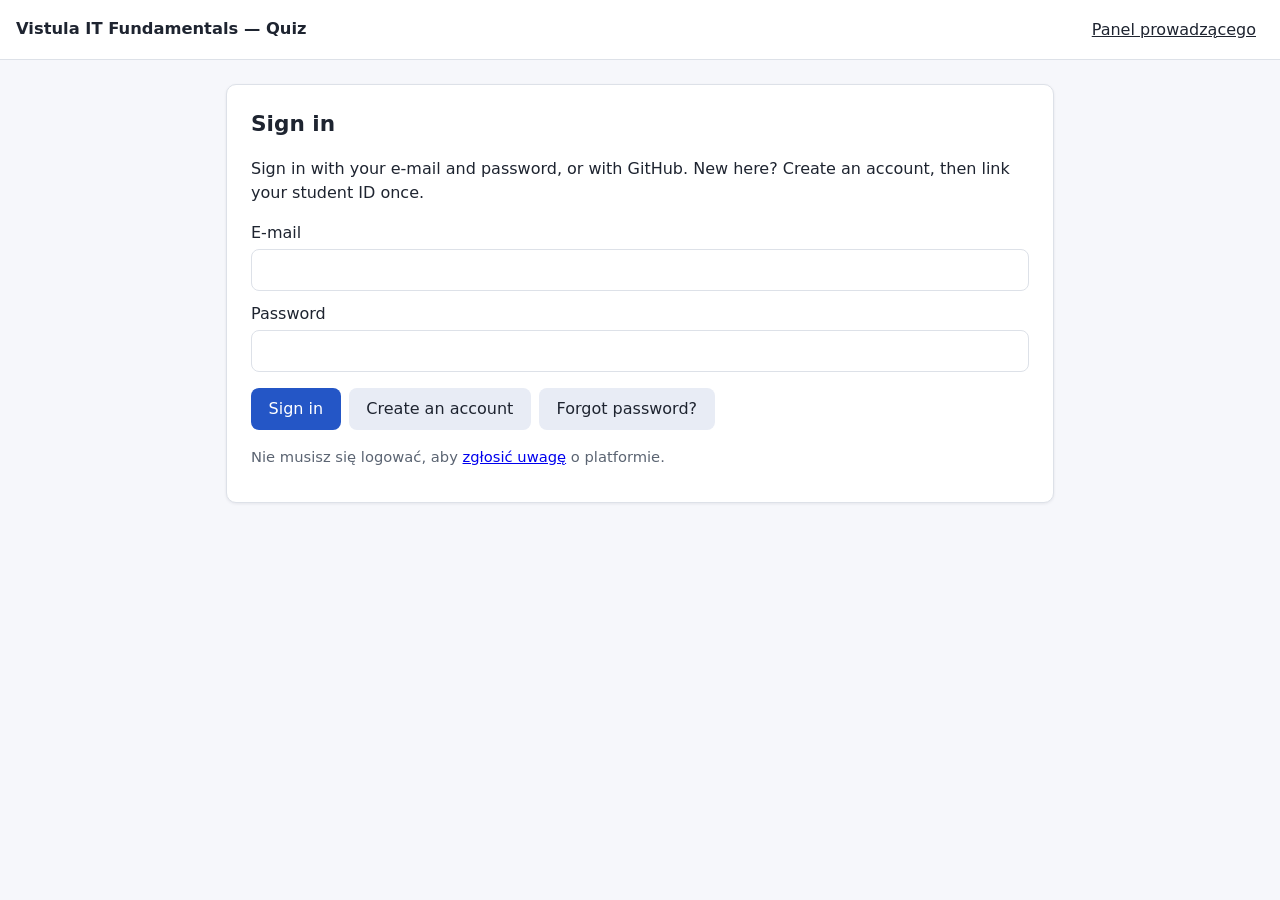
==== index.html @ 3860a758 "Publish preprod frontend" ====
<!doctype html><html lang="en"><head><meta charset="utf-8" /><meta name="viewport" content="width=device-width, initial-scale=1" /><title>Vistula Quiz — Student</title><link rel="stylesheet" href="assets/styles.css" /></head><body><header class="topbar"><span class="brand">Vistula IT Fundamentals — Quiz</span><span class="spacer"></span><span class="who" id="who"></span><button class="secondary hidden" id="btn-signout">Sign out</button><nav aria-label="Widok aplikacji"><a href="admin.html">Panel prowadzącego</a></nav></header><main><div class="card hidden" id="view-loading"><p class="muted">Loading…</p></div><div class="card hidden" id="view-login"><h1 id="auth-title">Sign in</h1><p>Sign in with your e-mail and password, or with GitHub. New here?
        Create an account, then link your student ID once.</p><form id="auth-form" novalidate><label for="auth-name" class="auth-register hidden">Full name</label><input type="text" id="auth-name" class="auth-register hidden" autocomplete="name" /><label for="auth-email">E-mail</label><input type="email" id="auth-email" autocomplete="email" /><label for="auth-password">Password</label><input type="password" id="auth-password" autocomplete="current-password" /><div id="auth-error" class="error-box hidden"></div><div id="auth-info" class="info-box hidden"></div><p class="auth-actions"><button type="submit" id="btn-auth-submit">Sign in</button><button type="button" class="secondary" id="btn-auth-toggle">Create an account</button><button type="button" class="secondary" id="btn-auth-reset">Forgot password?</button></p></form><div id="github-login" class="hidden"><p class="muted">or</p><button id="btn-login">Sign in with GitHub</button></div><p class="muted">Nie musisz się logować, aby <a href="#/feedback">zgłosić uwagę</a> o platformie.</p></div><div class="card hidden" id="view-newpass"><h1>Set a new password</h1><label for="newpass">New password (at least 8 characters)</label><input type="password" id="newpass" autocomplete="new-password" /><div id="newpass-error" class="error-box hidden"></div><p><button id="btn-newpass">Save password</button></p></div><div class="card hidden" id="view-claim"><h1>Link your student ID</h1><p class="muted">
        Enter the student ID your teacher gave you. You can do this only once —
        after that, your quiz results are permanently tied to your account.
      </p><div id="claim-github-hint" class="info-box hidden"></div><label for="claim-sid">Student ID</label><input type="text" id="claim-sid" placeholder="e.g. 123456" autocomplete="off" /><div id="claim-error" class="error-box hidden"></div><p><button id="btn-claim">Link student ID</button></p></div><div class="card hidden" id="view-quizzes"><h1>Available quiz sessions</h1><div class="info-box">
        Join an open session from the list, or enter the access code your teacher gave you.
      </div><label for="join-code">Join with an access code</label><div style="display:flex; gap:0.5rem;"><input type="text" id="join-code" placeholder="e.g. A1B2C3" style="text-transform:uppercase;" /><button id="btn-join" class="secondary">Join</button></div><div id="join-error" class="error-box hidden"></div><h2>Open sessions</h2><div id="session-list"><p class="muted">Loading…</p></div><p><a href="#/assignments">📌 Assignments (homework)</a> ·
        <a href="#/results">📊 My results</a> ·
        <a href="#/practice">🧩 Practice tasks</a> ·
        <a href="#/materials">📚 Materiały</a></p><p class="muted">Potrzebujesz zmienić dane (np. login GitHub)?
        <a href="#/data-change">Zgłoś zmianę danych</a> (wymaga potwierdzenia mailem).</p><p class="muted">Znalazłeś/aś błąd lub masz pomysł na ulepszenie?
        <a href="#/feedback">Zgłoś uwagę</a>.</p></div><div class="card hidden" id="view-practice"><h1>Practice tasks</h1><div id="pt-body"><p class="muted">Loading…</p></div><p><a class="btn secondary" style="text-decoration:none;" href="#/">Back to quiz list</a></p></div><div class="card hidden" id="view-assignments"><h1>Assignments</h1><div id="assignments-box"><p class="muted">Loading…</p></div><div id="assignment-form-box" class="hidden"></div><p><a class="btn secondary" style="text-decoration:none;" href="#/">Back to quiz list</a></p></div><div class="card hidden" id="view-my-results"><h1>My results</h1><div id="my-results-body"><p class="muted">Loading…</p></div><p><a class="btn secondary" style="text-decoration:none;" href="#/">Back to quiz list</a></p></div><div class="card hidden" id="view-materials"><h1>Materiały</h1><p class="muted">Teoria, instrukcje do laboratoriów i zadania domowe dla każdego modułu (Markdown + PDF).</p><div id="materials-body"></div><p><a class="btn secondary" style="text-decoration:none;" href="#/">Back to quiz list</a></p></div><div class="card hidden" id="view-assignment-check"><h1>Assignment self-check</h1><p class="muted">Paste the GitHub Pages URL of your team project. The page runs
        automatic checks (like a linter) and shows what works and what needs fixing.
        Results are recorded for the lecturer - no screenshots needed.</p><div id="ac-identity" class="info-box hidden"></div><label for="ac-url">GitHub Pages URL</label><input type="url" id="ac-url" placeholder="https://vistula-team-project-123456.github.io/vistula-team-project/" /><div id="ac-error" class="error-box hidden"></div><p><button id="btn-ac-run">Run self-check</button></p><div id="ac-results"></div></div><div class="card hidden" id="view-feedback"><h1>Zgłoś uwagę</h1><p class="muted">Powiedz nam, co nie działa albo co warto zmienić.
        Zgłoszenia widzi tylko prowadzący.</p><div id="fb-identity" class="info-box hidden"></div><label for="fb-category">Kategoria</label><select id="fb-category"><option value="bug">Błąd w aplikacji</option><option value="sugestia">Sugestia / pomysł</option><option value="brakujaca-funkcja">Brakująca funkcja</option><option value="inne">Inne</option></select><label for="fb-page">Strona / kontekst (opcjonalnie)</label><input type="text" id="fb-page" maxlength="200" placeholder="np. quiz Module 1, panel wyników" /><label for="fb-message">Opis</label><textarea id="fb-message" rows="5" maxlength="4000"
        placeholder="Opisz krótko, co się stało albo co chcesz zgłosić (5–4000 znaków)"></textarea><div id="fb-error" class="error-box hidden"></div><div id="fb-success" class="info-box hidden"></div><p><button id="btn-fb-send">Wyślij zgłoszenie</button><a class="btn secondary" style="text-decoration:none;" href="#/">Powrót</a></p></div><div class="card hidden" id="view-data-change"><h1>Zgłoś zmianę danych</h1><p class="muted">Podaj swój identyfikator (indeks) z Vistula i co chcesz zmienić.
        Link potwierdzający wyślemy <b>wyłącznie na adres zarejestrowany w systemie</b>
        (ważny 15 minut, jednorazowy). Zmiana następuje dopiero po potwierdzeniu.</p><div id="dc-form-box"><label for="dc-indeks">Identyfikator (indeks)</label><input type="text" id="dc-indeks" inputmode="numeric" placeholder="np. 79726" autocomplete="off" /><label for="dc-field">Co chcesz zmienić?</label><select id="dc-field"><option value="github_login">Login GitHub (konto zespołowe)</option><option value="email">Adres e-mail</option></select><label for="dc-value">Nowa wartość</label><input type="text" id="dc-value" placeholder="np. vistula-team-project-79726" /><div id="dc-error" class="error-box hidden"></div><div id="dc-success" class="info-box hidden"></div><p><button id="btn-dc-send">Zgłoś zmianę</button><a class="btn secondary" style="text-decoration:none;" href="#/">Powrót</a></p></div><div id="dc-confirm-box" class="hidden"><div id="dc-summary" class="info-box"></div><div id="dc-confirm-error" class="error-box hidden"></div><p><button id="btn-dc-confirm">Potwierdzam zmianę</button><a class="btn secondary" style="text-decoration:none;" href="#/">Powrót</a></p></div><div id="dc-result-box" class="hidden"></div></div><div class="card hidden" id="view-exam-start"><h1 id="exam-title">Exam</h1><div class="info-box"><b>Exam rules</b><ul><li>Do <b>not</b> leave the window or exit fullscreen — every leaving event is recorded as a violation.</li><li id="exam-rule-mouse" class="hidden">Do <b>not</b> use the mouse until the exam is finished. Answer with the keyboard: type A, B, C or D and press <b>Enter</b>.</li><li>Answer questions one by one; <b>Enter</b> confirms and moves on.</li><li>You can finish at any time ("Finish attempt") — the score so far is kept.</li></ul></div><label for="exam-color">Variant color (given by the lecturer for your seat)</label><select id="exam-color"><option value="blue">blue</option><option value="green">green</option><option value="yellow">yellow</option></select><div id="exam-start-error" class="error-box hidden"></div><p><button id="btn-exam-start">Start the exam (fullscreen)</button><a class="btn secondary" style="text-decoration:none;" href="#/">Back</a></p></div><div class="card hidden" id="view-quiz"><div id="exam-variant-bar" class="exam-variant-bar hidden"></div><div id="exam-violation-bar" class="exam-violation-bar hidden"></div><div id="exam-violation-flash" class="exam-violation-flash hidden" aria-hidden="true"></div><div style="display:flex; align-items:center; gap:1rem;"><h1 id="quiz-title" style="flex:1;">Quiz</h1><span class="timer hidden" id="quiz-timer"></span></div><div class="muted" id="quiz-instructions">
        Choose one answer for each question. Use the buttons below to move between
        questions. Your answers are graded only after you press <b>Submit</b>.
      </div><div class="question-text" id="q-text"></div><div id="q-options"></div><div id="exam-answer-box" class="hidden"><label for="exam-answer">Your answer (A, B, C or D) — Enter confirms and moves on</label><input type="text" id="exam-answer" maxlength="1" autocomplete="off" style="text-transform:uppercase;" /><div id="exam-answer-error" class="error-box hidden"></div></div><div class="quiz-nav"><button class="secondary" id="btn-prev">Previous</button><span class="progress" id="q-progress"></span><button class="secondary hidden" id="btn-next">Next</button><button id="btn-submit" class="hidden">Submit</button><button id="btn-finish-exam" class="hidden">Finish attempt</button></div><div id="quiz-error" class="error-box hidden"></div></div><div class="card hidden" id="view-result"><h1>Result</h1><div id="result-body"><p class="muted">Loading…</p></div><p><a href="#/" class="btn" style="text-decoration:none;">Back to quiz list</a></p></div></main><script defer src="assets/student.js"></script></body></html>
---- assets/styles.css ----
:root{--bg: #f6f7fb;--surface: #ffffff;--text: #1e2430;--muted: #5b6472;--border: #dde1e8;--primary: #2456c6;--primary-dark: #1a3f96;--success: #1e7d43;--danger: #b3261e;--warn-bg: #fff4e0;--radius: 10px;--shadow: 0 1px 3px rgba(20, 30, 50, .08)}*{box-sizing:border-box}body{margin:0;font-family:Segoe UI,system-ui,-apple-system,Arial,sans-serif;background:var(--bg);color:var(--text);line-height:1.5}header.topbar{background:var(--surface);border-bottom:1px solid var(--border);padding:.6rem 1rem;display:flex;align-items:center;gap:1rem}header.topbar .brand{font-weight:600;font-size:1.02rem}header.topbar .spacer{flex:1}header.topbar .who{color:var(--muted);font-size:.9rem}main{max-width:860px;margin:1.5rem auto;padding:0 1rem}.card{background:var(--surface);border:1px solid var(--border);border-radius:var(--radius);box-shadow:var(--shadow);padding:1.25rem 1.5rem;margin-bottom:1rem}h1{font-size:1.35rem;margin:.2rem 0 .8rem}h2{font-size:1.1rem;margin:1rem 0 .5rem}.muted{color:var(--muted);font-size:.92rem}button,.btn{font:inherit;background:var(--primary);color:#fff;border:none;border-radius:8px;padding:.55rem 1.1rem;cursor:pointer}button:hover,.btn:hover{background:var(--primary-dark)}button.secondary{background:#e8ecf5;color:var(--text)}button.secondary:hover{background:#dbe2f0}button.danger{background:var(--danger)}button:disabled{opacity:.55;cursor:not-allowed}input[type=text],input[type=number],input[type=email],input[type=password],select,textarea{font:inherit;padding:.5rem .65rem;border:1px solid var(--border);border-radius:8px;background:#fff;color:var(--text);width:100%}textarea{resize:vertical}label{display:block;margin:.7rem 0 .25rem;font-weight:500}.auth-actions{display:flex;flex-wrap:wrap;gap:.5rem}.error-box{background:#fdeceb;border:1px solid #f3c2be;color:var(--danger);border-radius:8px;padding:.6rem .9rem;margin:.6rem 0}.info-box{background:var(--warn-bg);border:1px solid #f0d9a8;border-radius:8px;padding:.6rem .9rem;margin:.6rem 0}table.data{width:100%;border-collapse:collapse;font-size:.92rem}table.data th,table.data td{text-align:left;padding:.45rem .6rem;border-bottom:1px solid var(--border);vertical-align:top}table.data th{background:#f1f3f8}th[data-stats-sort]{cursor:pointer;user-select:none;white-space:nowrap}th[data-stats-sort]:hover{background:#e6eaf3}.quiz-list-item{display:flex;align-items:center;gap:.8rem;padding:.75rem .25rem;border-bottom:1px solid var(--border)}.quiz-list-item:last-child{border-bottom:none}.badge{display:inline-block;font-size:.75rem;font-weight:600;border-radius:999px;padding:.15rem .6rem}.badge.practice{background:#e3f2e8;color:var(--success)}.badge.assessment{background:#fdeceb;color:var(--danger)}.badge.done{background:#e8ecf5;color:var(--muted)}.badge.open{background:#e3f2e8;color:var(--success)}.badge.closed{background:#f0f1f4;color:var(--muted)}.exam-variant-bar{margin:-1.5rem -1.5rem 1rem;padding:.4rem 1.5rem;font-weight:700;letter-spacing:.05em;color:#fff}.exam-variant-green{background:#2e7d32}.exam-variant-blue{background:#1565c0}.exam-variant-yellow{background:#b8860b}.exam-violation-flash{position:fixed;inset:0;background:#c62828d9;z-index:9999;pointer-events:none}.exam-violation-bar{margin:-1.5rem -1.5rem 1rem;padding:.4rem 1.5rem;font-weight:700;background:var(--danger, #b3261e);color:#fff}tr.exam-row-flagged{background:#fdeceb}.exam-variant-badge{display:inline-block;min-width:3.2rem;text-align:center;color:#fff;border-radius:999px;padding:.1rem .5rem;font-size:.8rem;font-weight:600}.question-text{font-size:1.05rem;font-weight:600;margin:.6rem 0 .9rem}.option{display:flex;gap:.6rem;align-items:flex-start;border:1px solid var(--border);border-radius:8px;padding:.6rem .8rem;margin-bottom:.5rem;cursor:pointer;background:#fff}.option:hover{border-color:var(--primary)}.option.selected{border-color:var(--primary);background:#eef3fd}.option input{margin-top:.25rem}.quiz-nav{display:flex;gap:.6rem;align-items:center;margin-top:1rem}.progress{color:var(--muted);font-size:.9rem;flex:1;text-align:center}.timer{font-variant-numeric:tabular-nums;font-weight:600;background:var(--warn-bg);border:1px solid #f0d9a8;border-radius:8px;padding:.35rem .8rem}.timer.expired{background:#fdeceb;border-color:#f3c2be;color:var(--danger)}.score-big{font-size:2.2rem;font-weight:700;color:var(--primary)}.tabs{display:flex;gap:.25rem;margin-bottom:1rem;flex-wrap:wrap}.tabs button{background:#e8ecf5;color:var(--text);border-radius:8px 8px 0 0}.tabs button.active{background:var(--primary);color:#fff}.grid-2{display:grid;grid-template-columns:1fr 1fr;gap:0 1rem}@media(max-width:640px){.grid-2{grid-template-columns:1fr}}.hidden{display:none!important}code.inline{background:#eef1f6;border-radius:4px;padding:.05rem .35rem;font-size:.9em}.backend-notice{padding:1.25rem;margin:1rem 0;border:1px solid #d4a44b;border-radius:10px;background:#fff8e6;color:#352900}.backend-notice h2{font-size:1.2rem}button:disabled,input:disabled{cursor:not-allowed;opacity:.6}nav a{display:inline-block;padding:.5rem;color:inherit}
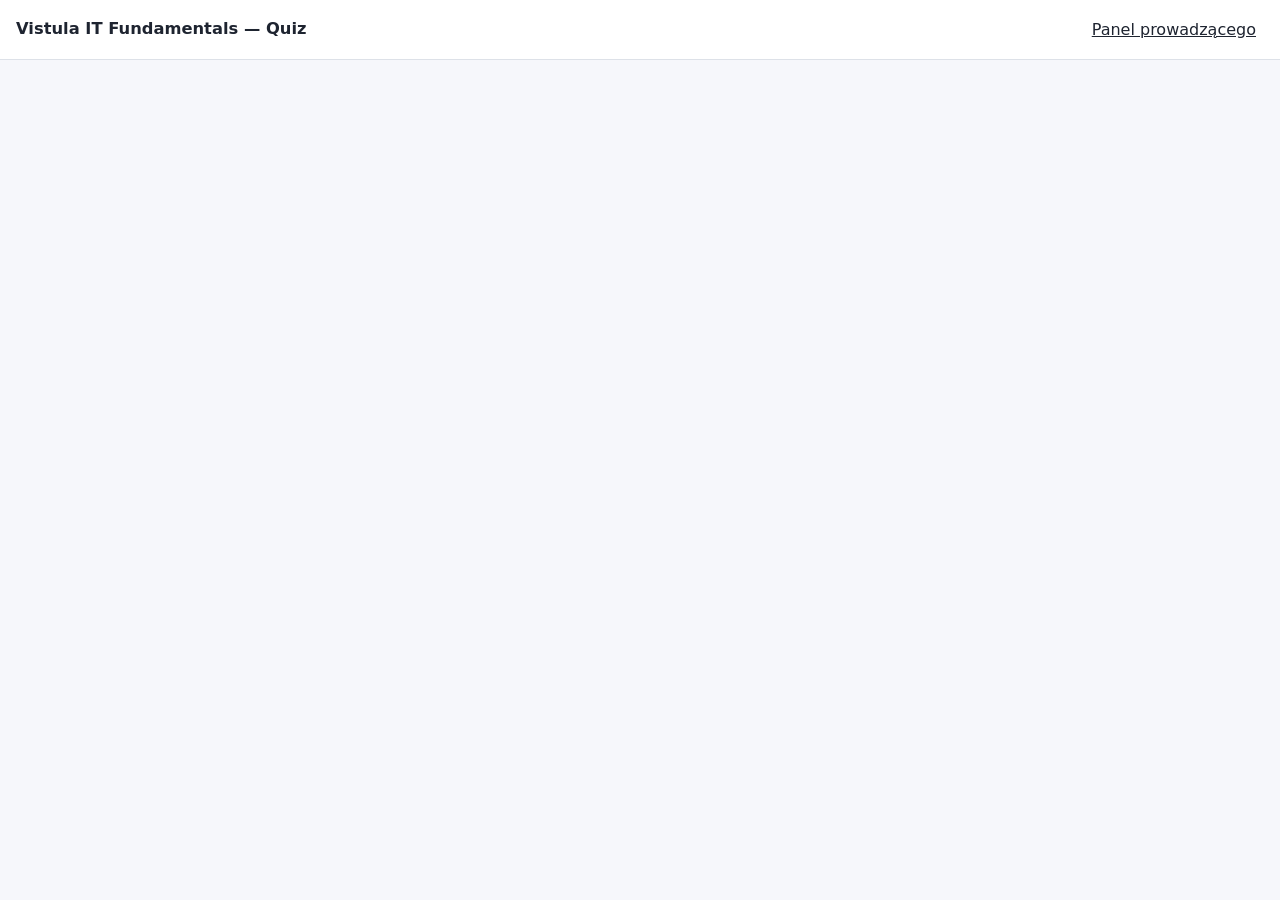
==== commit cfeec079: "Publish preprod frontend" ====
--- a/index.html
+++ b/index.html
@@ -9,9 +9,10 @@
         <a href="#/practice">🧩 Practice tasks</a> ·
         <a href="#/materials">📚 Materiały</a></p><p class="muted">Potrzebujesz zmienić dane (np. login GitHub)?
         <a href="#/data-change">Zgłoś zmianę danych</a> (wymaga potwierdzenia mailem).</p><p class="muted">Znalazłeś/aś błąd lub masz pomysł na ulepszenie?
-        <a href="#/feedback">Zgłoś uwagę</a>.</p></div><div class="card hidden" id="view-practice"><h1>Practice tasks</h1><div id="pt-body"><p class="muted">Loading…</p></div><p><a class="btn secondary" style="text-decoration:none;" href="#/">Back to quiz list</a></p></div><div class="card hidden" id="view-assignments"><h1>Assignments</h1><div id="assignments-box"><p class="muted">Loading…</p></div><div id="assignment-form-box" class="hidden"></div><p><a class="btn secondary" style="text-decoration:none;" href="#/">Back to quiz list</a></p></div><div class="card hidden" id="view-my-results"><h1>My results</h1><div id="my-results-body"><p class="muted">Loading…</p></div><p><a class="btn secondary" style="text-decoration:none;" href="#/">Back to quiz list</a></p></div><div class="card hidden" id="view-materials"><h1>Materiały</h1><p class="muted">Teoria, instrukcje do laboratoriów i zadania domowe dla każdego modułu (Markdown + PDF).</p><div id="materials-body"></div><p><a class="btn secondary" style="text-decoration:none;" href="#/">Back to quiz list</a></p></div><div class="card hidden" id="view-assignment-check"><h1>Assignment self-check</h1><p class="muted">Paste the GitHub Pages URL of your team project. The page runs
-        automatic checks (like a linter) and shows what works and what needs fixing.
-        Results are recorded for the lecturer - no screenshots needed.</p><div id="ac-identity" class="info-box hidden"></div><label for="ac-url">GitHub Pages URL</label><input type="url" id="ac-url" placeholder="https://vistula-team-project-123456.github.io/vistula-team-project/" /><div id="ac-error" class="error-box hidden"></div><p><button id="btn-ac-run">Run self-check</button></p><div id="ac-results"></div></div><div class="card hidden" id="view-feedback"><h1>Zgłoś uwagę</h1><p class="muted">Powiedz nam, co nie działa albo co warto zmienić.
+        <a href="#/feedback">Zgłoś uwagę</a>.</p></div><div class="card hidden" id="view-practice"><h1>Practice tasks</h1><div id="pt-body"><p class="muted">Loading…</p></div><p><a class="btn secondary" style="text-decoration:none;" href="#/">Back to quiz list</a></p></div><div class="card hidden" id="view-assignments"><h1>Assignments</h1><div id="team-assignment-box" class="hidden"></div><div id="assignments-box"><p class="muted">Loading…</p></div><div id="assignment-form-box" class="hidden"></div><p><a class="btn secondary" style="text-decoration:none;" href="#/">Back to quiz list</a></p></div><div class="card hidden" id="view-my-results"><h1>My results</h1><div id="my-results-body"><p class="muted">Loading…</p></div><p><a class="btn secondary" style="text-decoration:none;" href="#/">Back to quiz list</a></p></div><div class="card hidden" id="view-materials"><h1>Materiały</h1><p class="muted">Teoria, instrukcje do laboratoriów i zadania domowe dla każdego modułu (Markdown + PDF).</p><div id="materials-body"></div><p><a class="btn secondary" style="text-decoration:none;" href="#/">Back to quiz list</a></p></div><div class="card hidden" id="view-assignment-check"><h1>Assignment self-check</h1><p class="muted">When opened from the assignment, the page <b>derives your GitHub Pages
+        URL automatically</b> from your GitHub account (no pasting needed) and checks, point by
+        point: your account format, the repository, your page and your API. You can still paste a
+        URL manually (fallback). Results are recorded for the lecturer - no screenshots needed.</p><div id="ac-identity" class="info-box hidden"></div><label for="ac-assignment">Assignment</label><select id="ac-assignment"><option value="team-api-assignment">Team Project 0 — Public REST API</option><option value="hello-world-assignment">Team Project 1 — Hello World + CRUD tasks</option></select><label for="ac-url">GitHub Pages URL</label><input type="url" id="ac-url" placeholder="https://vistula-team-project-123456.github.io/vistula-team-project/" /><div id="ac-error" class="error-box hidden"></div><p><button id="btn-ac-run">Run self-check / Re-test</button></p><div id="ac-results"></div></div><div class="card hidden" id="view-feedback"><h1>Zgłoś uwagę</h1><p class="muted">Powiedz nam, co nie działa albo co warto zmienić.
         Zgłoszenia widzi tylko prowadzący.</p><div id="fb-identity" class="info-box hidden"></div><label for="fb-category">Kategoria</label><select id="fb-category"><option value="bug">Błąd w aplikacji</option><option value="sugestia">Sugestia / pomysł</option><option value="brakujaca-funkcja">Brakująca funkcja</option><option value="inne">Inne</option></select><label for="fb-page">Strona / kontekst (opcjonalnie)</label><input type="text" id="fb-page" maxlength="200" placeholder="np. quiz Module 1, panel wyników" /><label for="fb-message">Opis</label><textarea id="fb-message" rows="5" maxlength="4000"
         placeholder="Opisz krótko, co się stało albo co chcesz zgłosić (5–4000 znaków)"></textarea><div id="fb-error" class="error-box hidden"></div><div id="fb-success" class="info-box hidden"></div><p><button id="btn-fb-send">Wyślij zgłoszenie</button><a class="btn secondary" style="text-decoration:none;" href="#/">Powrót</a></p></div><div class="card hidden" id="view-data-change"><h1>Zgłoś zmianę danych</h1><p class="muted">Podaj swój identyfikator (indeks) z Vistula i co chcesz zmienić.
         Link potwierdzający wyślemy <b>wyłącznie na adres zarejestrowany w systemie</b>
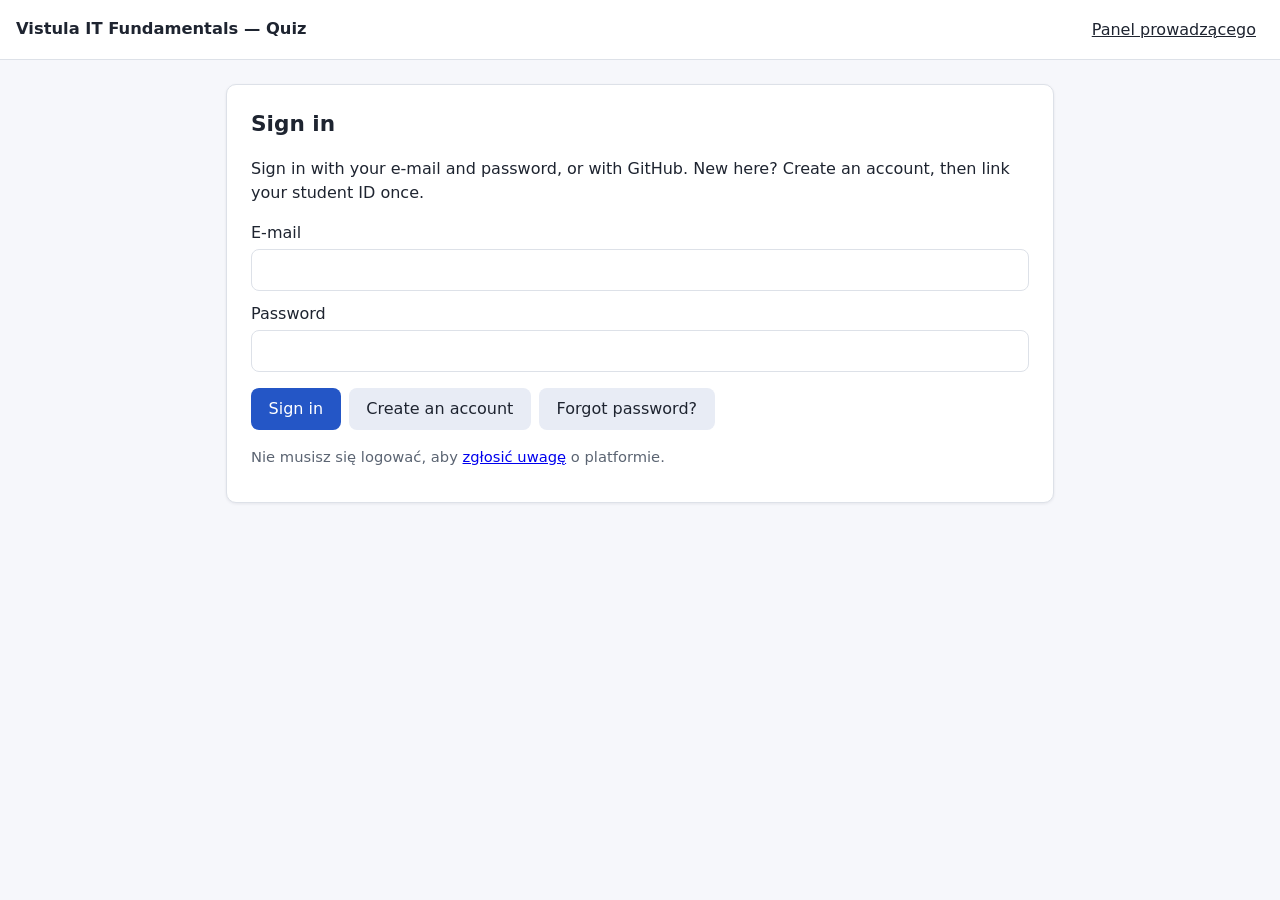
==== commit f0b76738: "Publish preprod frontend" ====
--- a/index.html
+++ b/index.html
@@ -9,7 +9,7 @@
         <a href="#/practice">🧩 Practice tasks</a> ·
         <a href="#/materials">📚 Materiały</a></p><p class="muted">Potrzebujesz zmienić dane (np. login GitHub)?
         <a href="#/data-change">Zgłoś zmianę danych</a> (wymaga potwierdzenia mailem).</p><p class="muted">Znalazłeś/aś błąd lub masz pomysł na ulepszenie?
-        <a href="#/feedback">Zgłoś uwagę</a>.</p></div><div class="card hidden" id="view-practice"><h1>Practice tasks</h1><div id="pt-body"><p class="muted">Loading…</p></div><p><a class="btn secondary" style="text-decoration:none;" href="#/">Back to quiz list</a></p></div><div class="card hidden" id="view-assignments"><h1>Assignments</h1><div id="team-assignment-box" class="hidden"></div><div id="assignments-box"><p class="muted">Loading…</p></div><div id="assignment-form-box" class="hidden"></div><p><a class="btn secondary" style="text-decoration:none;" href="#/">Back to quiz list</a></p></div><div class="card hidden" id="view-my-results"><h1>My results</h1><div id="my-results-body"><p class="muted">Loading…</p></div><p><a class="btn secondary" style="text-decoration:none;" href="#/">Back to quiz list</a></p></div><div class="card hidden" id="view-materials"><h1>Materiały</h1><p class="muted">Teoria, instrukcje do laboratoriów i zadania domowe dla każdego modułu (Markdown + PDF).</p><div id="materials-body"></div><p><a class="btn secondary" style="text-decoration:none;" href="#/">Back to quiz list</a></p></div><div class="card hidden" id="view-assignment-check"><h1>Assignment self-check</h1><p class="muted">When opened from the assignment, the page <b>derives your GitHub Pages
+        <a href="#/feedback">Zgłoś uwagę</a>.</p></div><div class="card hidden" id="view-practice"><h1>Practice tasks</h1><div id="pt-body"><p class="muted">Loading…</p></div><p><a class="btn secondary" style="text-decoration:none;" href="#/">Back to quiz list</a></p></div><div class="card hidden" id="view-assignments"><h1>Assignments</h1><div id="assignments-box"><p class="muted">Loading…</p></div><div id="assignment-form-box" class="hidden"></div><p><a class="btn secondary" style="text-decoration:none;" href="#/">Back to quiz list</a></p></div><div class="card hidden" id="view-my-results"><h1>My results</h1><div id="my-results-body"><p class="muted">Loading…</p></div><p><a class="btn secondary" style="text-decoration:none;" href="#/">Back to quiz list</a></p></div><div class="card hidden" id="view-materials"><h1>Materiały</h1><p class="muted">Teoria, instrukcje do laboratoriów i zadania domowe dla każdego modułu (Markdown + PDF).</p><div id="materials-body"></div><p><a class="btn secondary" style="text-decoration:none;" href="#/">Back to quiz list</a></p></div><div class="card hidden" id="view-assignment-check"><h1>Assignment self-check</h1><p class="muted">When opened from the assignment, the page <b>derives your GitHub Pages
         URL automatically</b> from your GitHub account (no pasting needed) and checks, point by
         point: your account format, the repository, your page and your API. You can still paste a
         URL manually (fallback). Results are recorded for the lecturer - no screenshots needed.</p><div id="ac-identity" class="info-box hidden"></div><label for="ac-assignment">Assignment</label><select id="ac-assignment"><option value="team-api-assignment">Team Project 0 — Public REST API</option><option value="hello-world-assignment">Team Project 1 — Hello World + CRUD tasks</option></select><label for="ac-url">GitHub Pages URL</label><input type="url" id="ac-url" placeholder="https://vistula-team-project-123456.github.io/vistula-team-project/" /><div id="ac-error" class="error-box hidden"></div><p><button id="btn-ac-run">Run self-check / Re-test</button></p><div id="ac-results"></div></div><div class="card hidden" id="view-feedback"><h1>Zgłoś uwagę</h1><p class="muted">Powiedz nam, co nie działa albo co warto zmienić.
